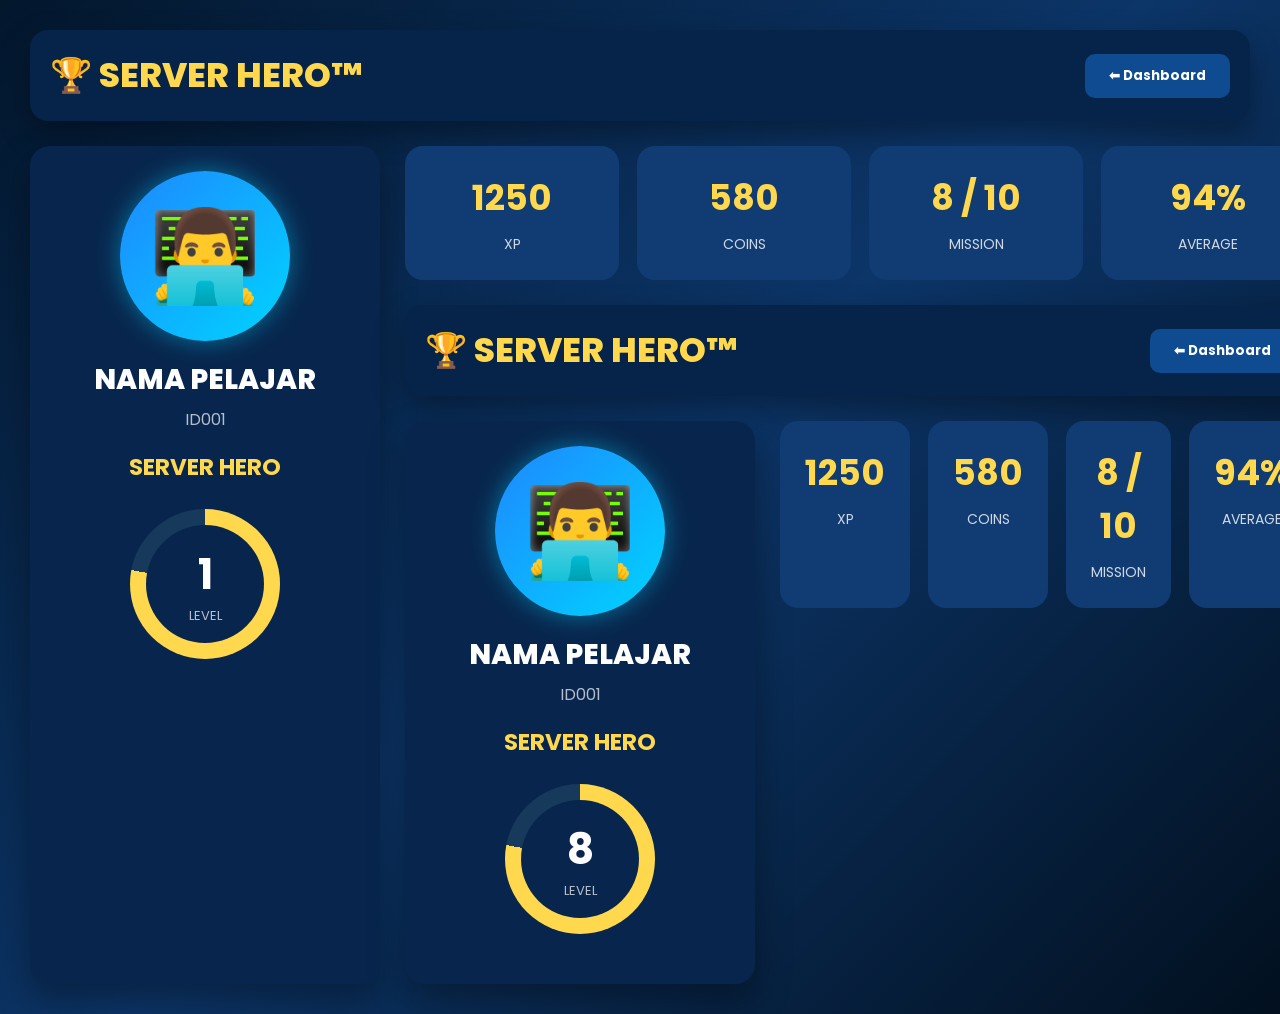
==== student-profile.html @ da683d9d "Create student profile page with dynamic content Added a new student profile page with dynamic data " ====
<!DOCTYPE html>
<html lang="ms">

<head>

<meta charset="UTF-8">

<meta name="viewport"
content="width=device-width,initial-scale=1.0">

<title>
SERVER HERO™
Student Profile
</title>

<link rel="preconnect"
href="https://fonts.googleapis.com">

<link rel="preconnect"
href="https://fonts.gstatic.com"
crossorigin>

<link href="https://fonts.googleapis.com/css2?family=Poppins:wght@300;400;600;700;800&display=swap"
rel="stylesheet">

<style>

*{
margin:0;
padding:0;
box-sizing:border-box;
font-family:'Poppins',sans-serif;
}

body{

background:
linear-gradient(
135deg,
#03172d,
#0c3568,
#02101f);

color:white;

min-height:100vh;

padding:30px;

}

.container{

max-width:1450px;
margin:auto;

}

.header{

display:flex;
justify-content:space-between;
align-items:center;

background:#06244a;

padding:20px;

border-radius:18px;

margin-bottom:25px;

box-shadow:
0 12px 30px rgba(0,0,0,.35);

}

.logo{

font-size:34px;
font-weight:800;

color:#FFD84D;

}

.backBtn{

padding:12px 24px;

background:#0E4B90;

border:none;

border-radius:10px;

color:white;

cursor:pointer;

font-weight:700;

}

.profileGrid{

display:grid;

grid-template-columns:

350px
1fr;

gap:25px;

}

.card{

background:#08264d;

border-radius:20px;

padding:25px;

box-shadow:

0 15px 35px rgba(0,0,0,.35);

}

.avatar{

width:170px;

height:170px;

margin:auto;

border-radius:50%;

display:flex;

justify-content:center;

align-items:center;

font-size:90px;

background:

linear-gradient(

135deg,

#1e88ff,

#00d4ff);

box-shadow:

0 0 25px

rgba(0,212,255,.45);

}

.studentName{

margin-top:18px;

text-align:center;

font-size:28px;

font-weight:800;

}

.studentID{

text-align:center;

margin-top:6px;

opacity:.7;

}

.rank{

margin-top:18px;

text-align:center;

font-size:23px;

font-weight:700;

color:#FFD84D;

}

.levelCircle{

width:150px;

height:150px;

border-radius:50%;

margin:25px auto;

background:

conic-gradient(

#FFD84D 78%,

#17395c 0);

display:flex;

justify-content:center;

align-items:center;

}

.levelInner{

width:118px;

height:118px;

border-radius:50%;

background:#08264d;

display:flex;

justify-content:center;

align-items:center;

flex-direction:column;

}

.levelInner h1{

font-size:42px;

}

.levelInner span{

font-size:13px;

opacity:.7;

}

.rightPanel{

display:flex;

flex-direction:column;

gap:25px;

}

.stats{

display:grid;

grid-template-columns:

repeat(4,1fr);

gap:18px;

}

.stat{

background:#103c73;

padding:25px;

border-radius:18px;

text-align:center;

}

.stat h2{

font-size:35px;

margin-bottom:10px;

color:#FFD84D;

}

.stat p{

opacity:.8;

font-size:14px;

}

.sectionTitle{

font-size:24px;

font-weight:800;

margin-bottom:20px;

}

</style>

</head>

<body>

<div class="container">

<div class="header">

<div class="logo">

🏆 SERVER HERO™

</div>

<button
class="backBtn"
onclick="location.href='index.html'">

⬅ Dashboard

</button>

</div>

<div class="profileGrid">

<div class="card">

<div
class="avatar"
id="avatar">

👨‍💻

</div>

<div
class="studentName"
id="studentName">

NAMA PELAJAR

</div>

<div
class="studentID"
id="studentID">

ID001

</div>

<div
class="rank"
id="rank">

SERVER HERO

</div>

<div class="levelCircle">

<div
class="levelInner">

<h1 id="level">

8

</h1>

<span>

LEVEL

</span>

</div>

</div>

</div>

<div class="rightPanel">

<div class="stats">

<div class="stat">

<h2 id="xp">

1250

</h2>

<p>

XP

</p>

</div>

<div class="stat">

<h2 id="coins">

580

</h2>

<p>

COINS

</p>

</div>

<div class="stat">

<h2 id="mission">

8 / 10

</h2>

<p>

MISSION

</p>

</div>

<div class="stat">

<h2 id="average">

94%

</h2>

<p>

AVERAGE

</p>

</div>

</div>

  <!DOCTYPE html>
<html lang="ms">

<head>

<meta charset="UTF-8">

<meta name="viewport"
content="width=device-width,initial-scale=1.0">

<title>
SERVER HERO™
Student Profile
</title>

<link rel="preconnect"
href="https://fonts.googleapis.com">

<link rel="preconnect"
href="https://fonts.gstatic.com"
crossorigin>

<link href="https://fonts.googleapis.com/css2?family=Poppins:wght@300;400;600;700;800&display=swap"
rel="stylesheet">

<style>

*{
margin:0;
padding:0;
box-sizing:border-box;
font-family:'Poppins',sans-serif;
}

body{

background:
linear-gradient(
135deg,
#03172d,
#0c3568,
#02101f);

color:white;

min-height:100vh;

padding:30px;

}

.container{

max-width:1450px;
margin:auto;

}

.header{

display:flex;
justify-content:space-between;
align-items:center;

background:#06244a;

padding:20px;

border-radius:18px;

margin-bottom:25px;

box-shadow:
0 12px 30px rgba(0,0,0,.35);

}

.logo{

font-size:34px;
font-weight:800;

color:#FFD84D;

}

.backBtn{

padding:12px 24px;

background:#0E4B90;

border:none;

border-radius:10px;

color:white;

cursor:pointer;

font-weight:700;

}

.profileGrid{

display:grid;

grid-template-columns:

350px
1fr;

gap:25px;

}

.card{

background:#08264d;

border-radius:20px;

padding:25px;

box-shadow:

0 15px 35px rgba(0,0,0,.35);

}

.avatar{

width:170px;

height:170px;

margin:auto;

border-radius:50%;

display:flex;

justify-content:center;

align-items:center;

font-size:90px;

background:

linear-gradient(

135deg,

#1e88ff,

#00d4ff);

box-shadow:

0 0 25px

rgba(0,212,255,.45);

}

.studentName{

margin-top:18px;

text-align:center;

font-size:28px;

font-weight:800;

}

.studentID{

text-align:center;

margin-top:6px;

opacity:.7;

}

.rank{

margin-top:18px;

text-align:center;

font-size:23px;

font-weight:700;

color:#FFD84D;

}

.levelCircle{

width:150px;

height:150px;

border-radius:50%;

margin:25px auto;

background:

conic-gradient(

#FFD84D 78%,

#17395c 0);

display:flex;

justify-content:center;

align-items:center;

}

.levelInner{

width:118px;

height:118px;

border-radius:50%;

background:#08264d;

display:flex;

justify-content:center;

align-items:center;

flex-direction:column;

}

.levelInner h1{

font-size:42px;

}

.levelInner span{

font-size:13px;

opacity:.7;

}

.rightPanel{

display:flex;

flex-direction:column;

gap:25px;

}

.stats{

display:grid;

grid-template-columns:

repeat(4,1fr);

gap:18px;

}

.stat{

background:#103c73;

padding:25px;

border-radius:18px;

text-align:center;

}

.stat h2{

font-size:35px;

margin-bottom:10px;

color:#FFD84D;

}

.stat p{

opacity:.8;

font-size:14px;

}

.sectionTitle{

font-size:24px;

font-weight:800;

margin-bottom:20px;

}

</style>

</head>

<body>

<div class="container">

<div class="header">

<div class="logo">

🏆 SERVER HERO™

</div>

<button
class="backBtn"
onclick="location.href='index.html'">

⬅ Dashboard

</button>

</div>

<div class="profileGrid">

<div class="card">

<div
class="avatar"
id="avatar">

👨‍💻

</div>

<div
class="studentName"
id="studentName">

NAMA PELAJAR

</div>

<div
class="studentID"
id="studentID">

ID001

</div>

<div
class="rank"
id="rank">

SERVER HERO

</div>

<div class="levelCircle">

<div
class="levelInner">

<h1 id="level">

8

</h1>

<span>

LEVEL

</span>

</div>

</div>

</div>

<div class="rightPanel">

<div class="stats">

<div class="stat">

<h2 id="xp">

1250

</h2>

<p>

XP

</p>

</div>

<div class="stat">

<h2 id="coins">

580

</h2>

<p>

COINS

</p>

</div>

<div class="stat">

<h2 id="mission">

8 / 10

</h2>

<p>

MISSION

</p>

</div>

<div class="stat">

<h2 id="average">

94%

</h2>

<p>

AVERAGE

</p>

</div>

</div>

  <script>

const PROFILE = {

student: {

name: "NAMA PELAJAR",

id: "ID001",

avatar: "👨‍💻",

xp: 0,

coins: 0,

completedMission: 0,

totalMission: 10,

average: 0,

correctAnswers: 0,

wrongAnswers: 0,

fastAnswers: 0,

bestRank: 0,

badges: []

},


init() {

this.loadStudentData();

this.renderProfile();

},


loadStudentData() {

const params = new URLSearchParams(

window.location.search

);


const localSources = [

"serverHeroStudent",

"serverHeroProfile",

"student",

"playerData",

"serverHeroState"

];


let savedData = {};


for (

const key of localSources

) {

try {

const raw = localStorage.getItem(key);


if (!raw) {

continue;

}


const parsed = JSON.parse(raw);


if (

parsed &&
typeof parsed === "object"

) {

savedData = {

...savedData,

...parsed,

...(parsed.student || {}),

...(parsed.player || {})

};

}

} catch (error) {

console.warn(

`Data ${key} tidak dapat dibaca.`,

error

);

}

}


this.student = {

...this.student,

...savedData

};


if (params.get("name")) {

this.student.name =

params.get("name");

}


if (params.get("id")) {

this.student.id =

params.get("id");

}


if (params.get("avatar")) {

this.student.avatar =

params.get("avatar");

}


if (params.get("xp")) {

this.student.xp =

Number(

params.get("xp")

) || 0;

}


if (params.get("coins")) {

this.student.coins =

Number(

params.get("coins")

) || 0;

}


if (params.get("mission")) {

this.student.completedMission =

Number(

params.get("mission")

) || 0;

}


if (params.get("total")) {

this.student.totalMission =

Number(

params.get("total")

) || 10;

}


if (params.get("average")) {

this.student.average =

Number(

params.get("average")

) || 0;

}


if (params.get("rank")) {

this.student.bestRank =

Number(

params.get("rank")

) || 0;

}


this.student.name =

this.student.name ||

this.student.studentName ||

this.student.playerName ||

"NAMA PELAJAR";


this.student.id =

this.student.id ||

this.student.studentId ||

this.student.playerId ||

"ID001";


this.student.avatar =

this.student.avatar ||

"👨‍💻";


this.student.xp =

Number(

this.student.xp ||

this.student.totalXP

) || 0;


this.student.coins =

Number(

this.student.coins ||

this.student.coin

) || 0;


this.student.completedMission =

Number(

this.student.completedMission ||

this.student.completed ||

this.student.missionCompleted ||

this.student.progress

) || 0;


this.student.totalMission =

Number(

this.student.totalMission ||

this.student.totalMissions

) || 10;


this.student.average =

Number(

this.student.average ||

this.student.averageScore ||

this.student.score

) || 0;


this.student.correctAnswers =

Number(

this.student.correctAnswers ||

this.student.correctCount

) || 0;


this.student.wrongAnswers =

Number(

this.student.wrongAnswers ||

this.student.wrongCount

) || 0;


this.student.fastAnswers =

Number(

this.student.fastAnswers ||

this.student.fastCount

) || 0;


this.student.bestRank =

Number(

this.student.bestRank ||

this.student.ranking ||

this.student.position

) || 0;


if (

!Array.isArray(

this.student.badges

)

) {

this.student.badges = [];

}

},


calculateLevel() {

return 1 +

Math.floor(

this.student.xp / 500

);

},


calculateRank(level) {

if (level >= 10) {

return "ULTIMATE SERVER HERO";

}


if (level >= 7) {

return "SERVER HERO";

}


if (level >= 5) {

return "SERVER SPECIALIST";

}


if (level >= 3) {

return "SERVER TECHNICIAN";

}


return "SERVER TRAINEE";

},


calculateProgress() {

const total =

Math.max(

1,

this.student.totalMission

);


return Math.min(

100,

Math.round(

this.student.completedMission /

total *

100

)

);

},


calculateLevelProgress() {

const xpInsideLevel =

this.student.xp % 500;


return Math.round(

xpInsideLevel /

500 *

100

);

},


progressStatus(progress) {

if (progress >= 100) {

return "SEMPURNA";

}


if (progress >= 80) {

return "CEMERLANG";

}


if (progress >= 60) {

return "BAIK";

}


if (progress >= 30) {

return "SEDANG MAJU";

}


return "BARU BERMULA";

},


rankText() {

const rank =

this.student.bestRank;


if (!rank) {

return "Belum Direkodkan";

}


if (rank === 1) {

return "Tempat Pertama";

}


if (rank === 2) {

return "Tempat Kedua";

}


if (rank === 3) {

return "Tempat Ketiga";

}


return `Tempat Ke-${rank}`;

},


hasBadge(

badgeName

) {

const badges =

this.student.badges.map(

badge =>

String(

typeof badge === "object"

? badge.id ||

badge.name ||

badge.title

: badge

).toLowerCase()

);


return badges.includes(

String(

badgeName

).toLowerCase()

);

},


renderBadges() {

const badgeDefinitions = [

{

id: "first-mission",

icon: "🚀",

title: "First Mission",

description:

"Selesaikan misi pertama",

unlocked:

this.student.completedMission >= 1

},


{

id: "speed-hero",

icon: "⚡",

title: "Speed Hero",

description:

"Jawab dengan pantas",

unlocked:

this.student.fastAnswers >= 5

},


{

id: "perfect-score",

icon: "🎯",

title: "Perfect Score",

description:

"Dapatkan markah penuh",

unlocked:

this.student.average >= 100

},


{

id: "server-master",

icon: "👑",

title: "Server Master",

description:

"Selesaikan semua misi",

unlocked:

this.student.completedMission >=

this.student.totalMission

},


{

id: "winning-streak",

icon: "🔥",

title: "Winning Streak",

description:

"Menang tiga kali berturut-turut",

unlocked:

Number(

this.student.winStreak

) >= 3

},


{

id: "ultimate-hero",

icon: "🏆",

title: "Ultimate Hero",

description:

"Capai tahap tertinggi",

unlocked:

this.calculateLevel() >= 10

}

];


badgeGrid.innerHTML =

badgeDefinitions

.map(

badge => {

const unlocked =

badge.unlocked ||

this.hasBadge(

badge.id

) ||

this.hasBadge(

badge.title

);


return `

<div class="badgeCard ${
unlocked
? "unlocked"
: "locked"
}">

<div class="badgeIcon">

${badge.icon}

</div>

<h3>

${badge.title}

</h3>

<p>

${badge.description}

</p>

<span>

${
unlocked
? "UNLOCKED"
: "LOCKED"
}

</span>

</div>

`;

}

)

.join("");

},


renderActivities() {

const activities =

Array.isArray(

this.student.activities

)

? this.student.activities

: [];


if (!activities.length) {

activityList.innerHTML = `

<div class="activityItem">

<div class="activityIcon">

👤

</div>

<div class="activityContent">

<h3>

Profil Pelajar Dibuka

</h3>

<p>

Teruskan misi untuk mengumpul XP, coin dan badge.

</p>

</div>

<div class="activityTime">

Sekarang

</div>

</div>

`;

return;

}


activityList.innerHTML =

activities

.slice(

0,

6

)

.map(

activity => `

<div class="activityItem">

<div class="activityIcon">

${activity.icon || "✅"}

</div>

<div class="activityContent">

<h3>

${activity.title || "Aktiviti"}

</h3>

<p>

${activity.description || ""}

</p>

</div>

<div class="activityTime">

${activity.time || ""}

</div>

</div>

`

)

.join("");

},


renderProfile() {

const level =

this.calculateLevel();


const rankName =

this.calculateRank(level);


const progress =

this.calculateProgress();


const levelProgress =

this.calculateLevelProgress();


avatar.textContent =

this.student.avatar;


studentName.textContent =

this.student.name;


studentID.textContent =

this.student.id;


rank.textContent =

rankName;


document.getElementById(

"level"

).textContent = level;


xp.textContent =

this.student.xp.toLocaleString();


coins.textContent =

this.student.coins.toLocaleString();


mission.textContent =

`${this.student.completedMission} / ${this.student.totalMission}`;


average.textContent =

`${this.student.average}%`;


progressText.textContent =

`${progress}%`;


progressFill.style.width =

`${progress}%`;


completedMission.textContent =

this.student.completedMission;


totalMission.textContent =

this.student.totalMission;


progressStatus.textContent =

this.progressStatus(

progress

);


bestRank.textContent =

this.rankText();


highestXP.textContent =

`${this.student.xp.toLocaleString()} XP`;


document.getElementById(

"correctAnswers"

).textContent =

`${this.student.correctAnswers} Soalan`;


document.getElementById(

"fastAnswers"

).textContent =

`${this.student.fastAnswers} Soalan`;


const levelCircle =

document.querySelector(

".levelCircle"

);


levelCircle.style.background = `

conic-gradient(

#FFD84D ${levelProgress}%,

#17395c 0

)

`;


this.renderBadges();

this.renderActivities();

}

};


document.addEventListener(

"DOMContentLoaded",

() => PROFILE.init()

);

</script>

</body>

</html>
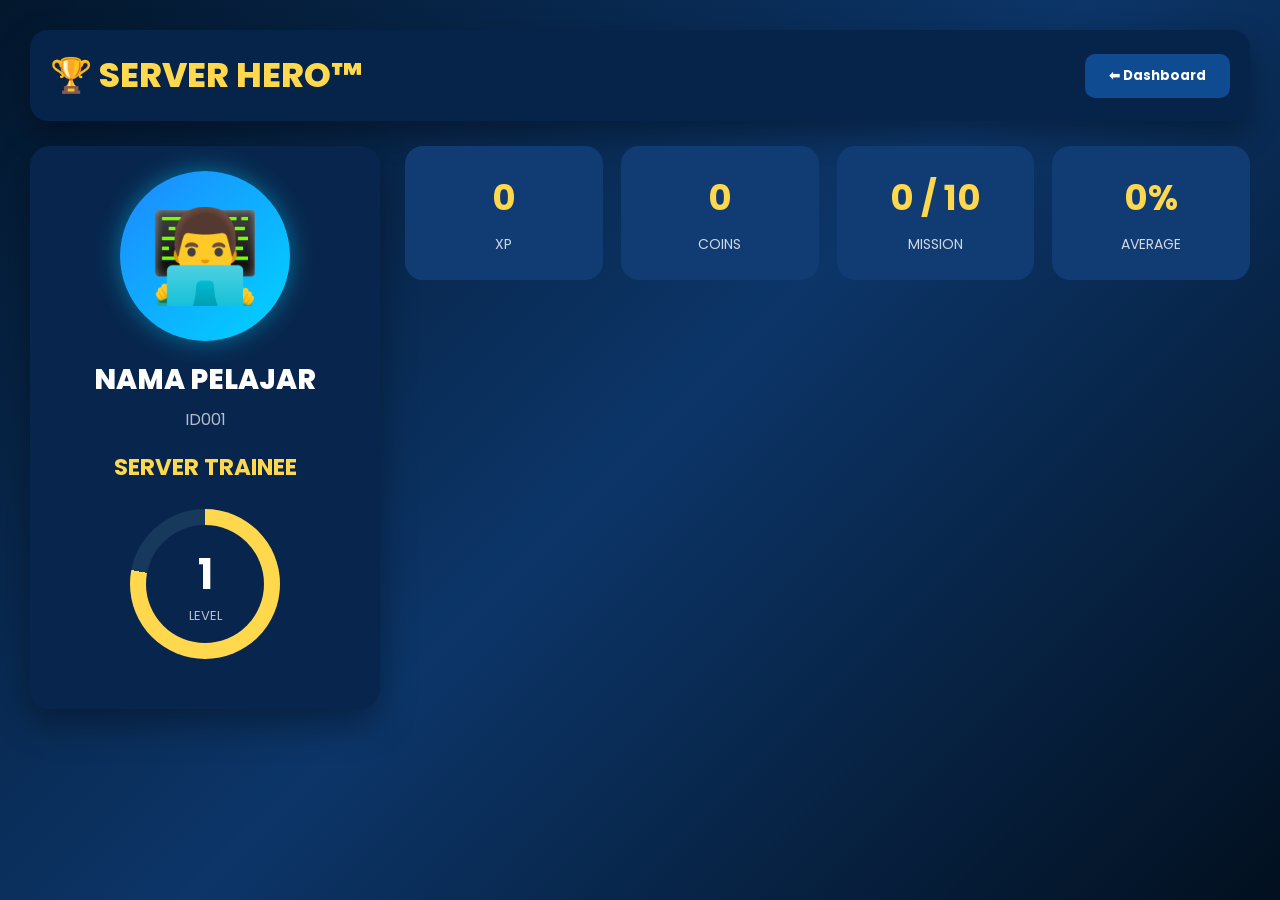
==== commit ec7b6a2d: "update student-profile-fix html" ====
--- a/student-profile.html
+++ b/student-profile.html
@@ -478,486 +478,6 @@
 
 </div>
 
-  <!DOCTYPE html>
-<html lang="ms">
-
-<head>
-
-<meta charset="UTF-8">
-
-<meta name="viewport"
-content="width=device-width,initial-scale=1.0">
-
-<title>
-SERVER HERO™
-Student Profile
-</title>
-
-<link rel="preconnect"
-href="https://fonts.googleapis.com">
-
-<link rel="preconnect"
-href="https://fonts.gstatic.com"
-crossorigin>
-
-<link href="https://fonts.googleapis.com/css2?family=Poppins:wght@300;400;600;700;800&display=swap"
-rel="stylesheet">
-
-<style>
-
-*{
-margin:0;
-padding:0;
-box-sizing:border-box;
-font-family:'Poppins',sans-serif;
-}
-
-body{
-
-background:
-linear-gradient(
-135deg,
-#03172d,
-#0c3568,
-#02101f);
-
-color:white;
-
-min-height:100vh;
-
-padding:30px;
-
-}
-
-.container{
-
-max-width:1450px;
-margin:auto;
-
-}
-
-.header{
-
-display:flex;
-justify-content:space-between;
-align-items:center;
-
-background:#06244a;
-
-padding:20px;
-
-border-radius:18px;
-
-margin-bottom:25px;
-
-box-shadow:
-0 12px 30px rgba(0,0,0,.35);
-
-}
-
-.logo{
-
-font-size:34px;
-font-weight:800;
-
-color:#FFD84D;
-
-}
-
-.backBtn{
-
-padding:12px 24px;
-
-background:#0E4B90;
-
-border:none;
-
-border-radius:10px;
-
-color:white;
-
-cursor:pointer;
-
-font-weight:700;
-
-}
-
-.profileGrid{
-
-display:grid;
-
-grid-template-columns:
-
-350px
-1fr;
-
-gap:25px;
-
-}
-
-.card{
-
-background:#08264d;
-
-border-radius:20px;
-
-padding:25px;
-
-box-shadow:
-
-0 15px 35px rgba(0,0,0,.35);
-
-}
-
-.avatar{
-
-width:170px;
-
-height:170px;
-
-margin:auto;
-
-border-radius:50%;
-
-display:flex;
-
-justify-content:center;
-
-align-items:center;
-
-font-size:90px;
-
-background:
-
-linear-gradient(
-
-135deg,
-
-#1e88ff,
-
-#00d4ff);
-
-box-shadow:
-
-0 0 25px
-
-rgba(0,212,255,.45);
-
-}
-
-.studentName{
-
-margin-top:18px;
-
-text-align:center;
-
-font-size:28px;
-
-font-weight:800;
-
-}
-
-.studentID{
-
-text-align:center;
-
-margin-top:6px;
-
-opacity:.7;
-
-}
-
-.rank{
-
-margin-top:18px;
-
-text-align:center;
-
-font-size:23px;
-
-font-weight:700;
-
-color:#FFD84D;
-
-}
-
-.levelCircle{
-
-width:150px;
-
-height:150px;
-
-border-radius:50%;
-
-margin:25px auto;
-
-background:
-
-conic-gradient(
-
-#FFD84D 78%,
-
-#17395c 0);
-
-display:flex;
-
-justify-content:center;
-
-align-items:center;
-
-}
-
-.levelInner{
-
-width:118px;
-
-height:118px;
-
-border-radius:50%;
-
-background:#08264d;
-
-display:flex;
-
-justify-content:center;
-
-align-items:center;
-
-flex-direction:column;
-
-}
-
-.levelInner h1{
-
-font-size:42px;
-
-}
-
-.levelInner span{
-
-font-size:13px;
-
-opacity:.7;
-
-}
-
-.rightPanel{
-
-display:flex;
-
-flex-direction:column;
-
-gap:25px;
-
-}
-
-.stats{
-
-display:grid;
-
-grid-template-columns:
-
-repeat(4,1fr);
-
-gap:18px;
-
-}
-
-.stat{
-
-background:#103c73;
-
-padding:25px;
-
-border-radius:18px;
-
-text-align:center;
-
-}
-
-.stat h2{
-
-font-size:35px;
-
-margin-bottom:10px;
-
-color:#FFD84D;
-
-}
-
-.stat p{
-
-opacity:.8;
-
-font-size:14px;
-
-}
-
-.sectionTitle{
-
-font-size:24px;
-
-font-weight:800;
-
-margin-bottom:20px;
-
-}
-
-</style>
-
-</head>
-
-<body>
-
-<div class="container">
-
-<div class="header">
-
-<div class="logo">
-
-🏆 SERVER HERO™
-
-</div>
-
-<button
-class="backBtn"
-onclick="location.href='index.html'">
-
-⬅ Dashboard
-
-</button>
-
-</div>
-
-<div class="profileGrid">
-
-<div class="card">
-
-<div
-class="avatar"
-id="avatar">
-
-👨‍💻
-
-</div>
-
-<div
-class="studentName"
-id="studentName">
-
-NAMA PELAJAR
-
-</div>
-
-<div
-class="studentID"
-id="studentID">
-
-ID001
-
-</div>
-
-<div
-class="rank"
-id="rank">
-
-SERVER HERO
-
-</div>
-
-<div class="levelCircle">
-
-<div
-class="levelInner">
-
-<h1 id="level">
-
-8
-
-</h1>
-
-<span>
-
-LEVEL
-
-</span>
-
-</div>
-
-</div>
-
-</div>
-
-<div class="rightPanel">
-
-<div class="stats">
-
-<div class="stat">
-
-<h2 id="xp">
-
-1250
-
-</h2>
-
-<p>
-
-XP
-
-</p>
-
-</div>
-
-<div class="stat">
-
-<h2 id="coins">
-
-580
-
-</h2>
-
-<p>
-
-COINS
-
-</p>
-
-</div>
-
-<div class="stat">
-
-<h2 id="mission">
-
-8 / 10
-
-</h2>
-
-<p>
-
-MISSION
-
-</p>
-
-</div>
-
-<div class="stat">
-
-<h2 id="average">
-
-94%
-
-</h2>
-
-<p>
-
-AVERAGE
-
-</p>
-
-</div>
-
-</div>
-
   <script>
 
 const PROFILE = {
